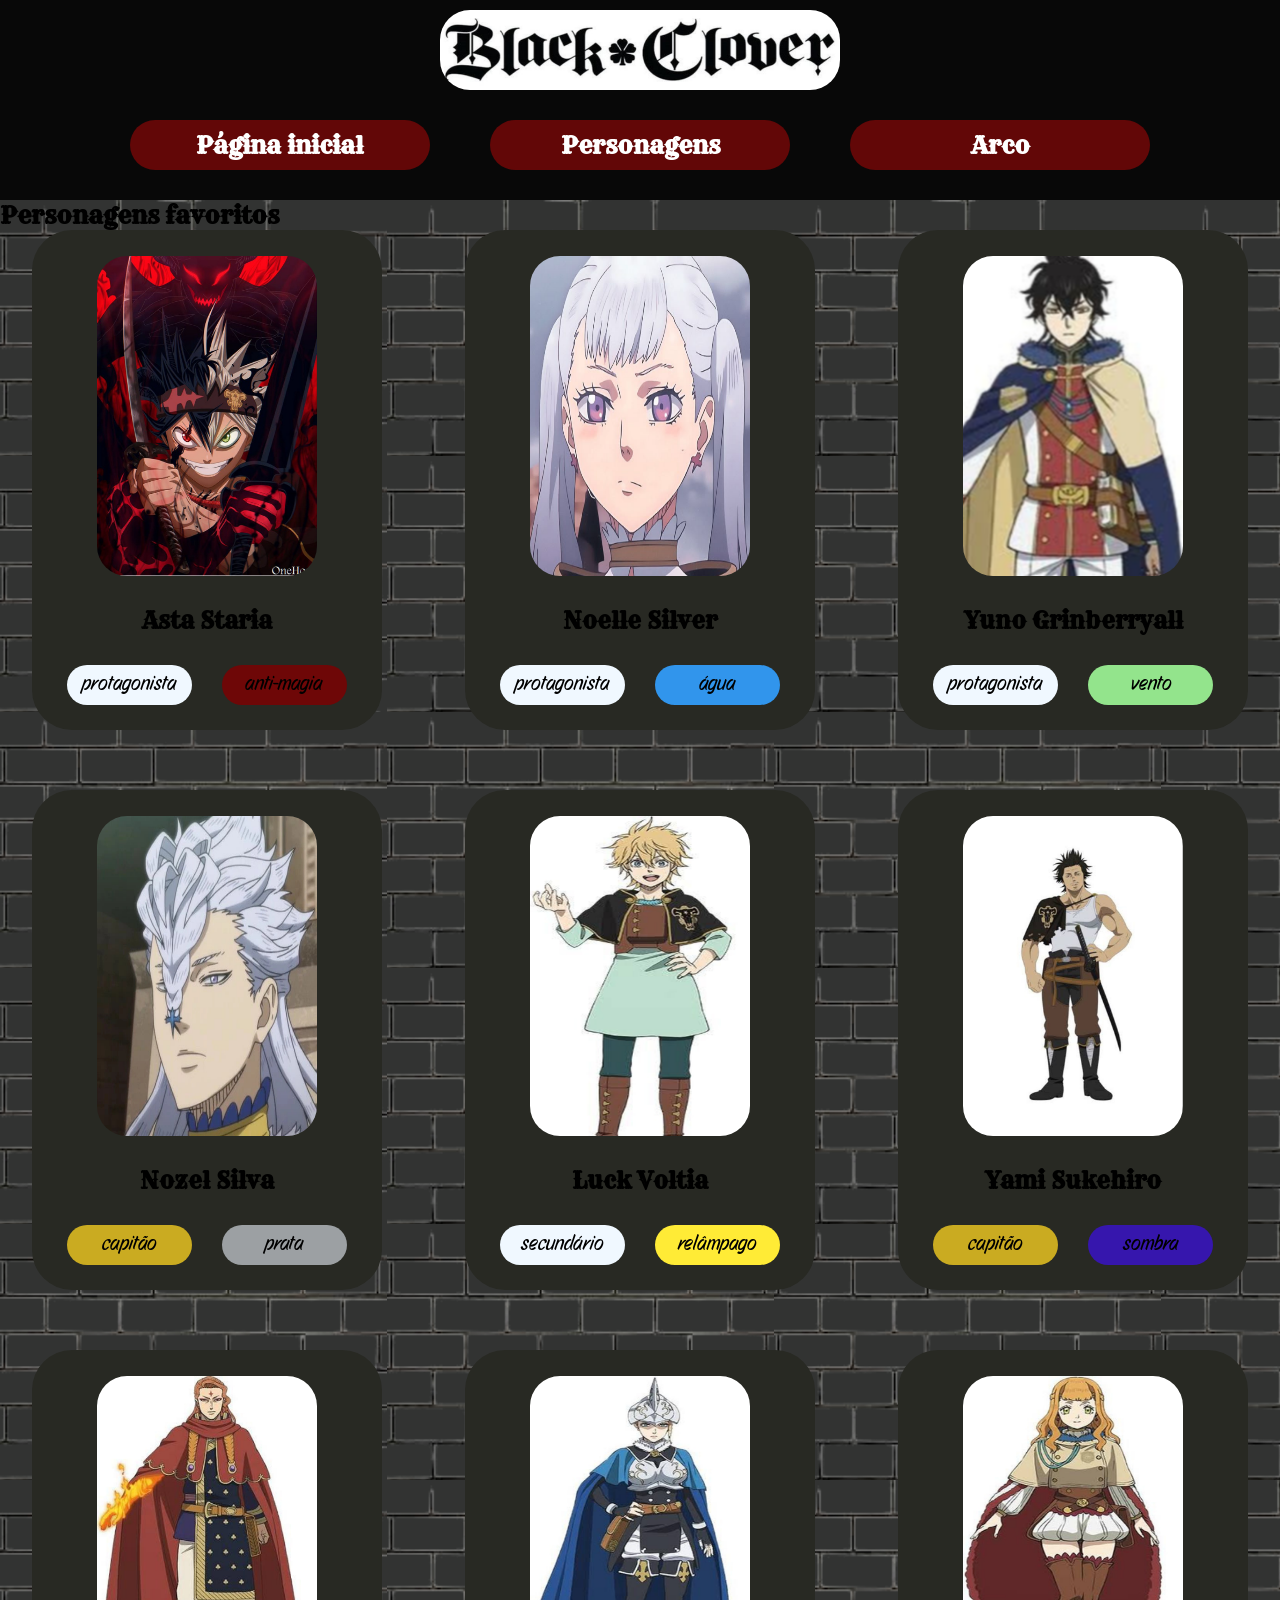
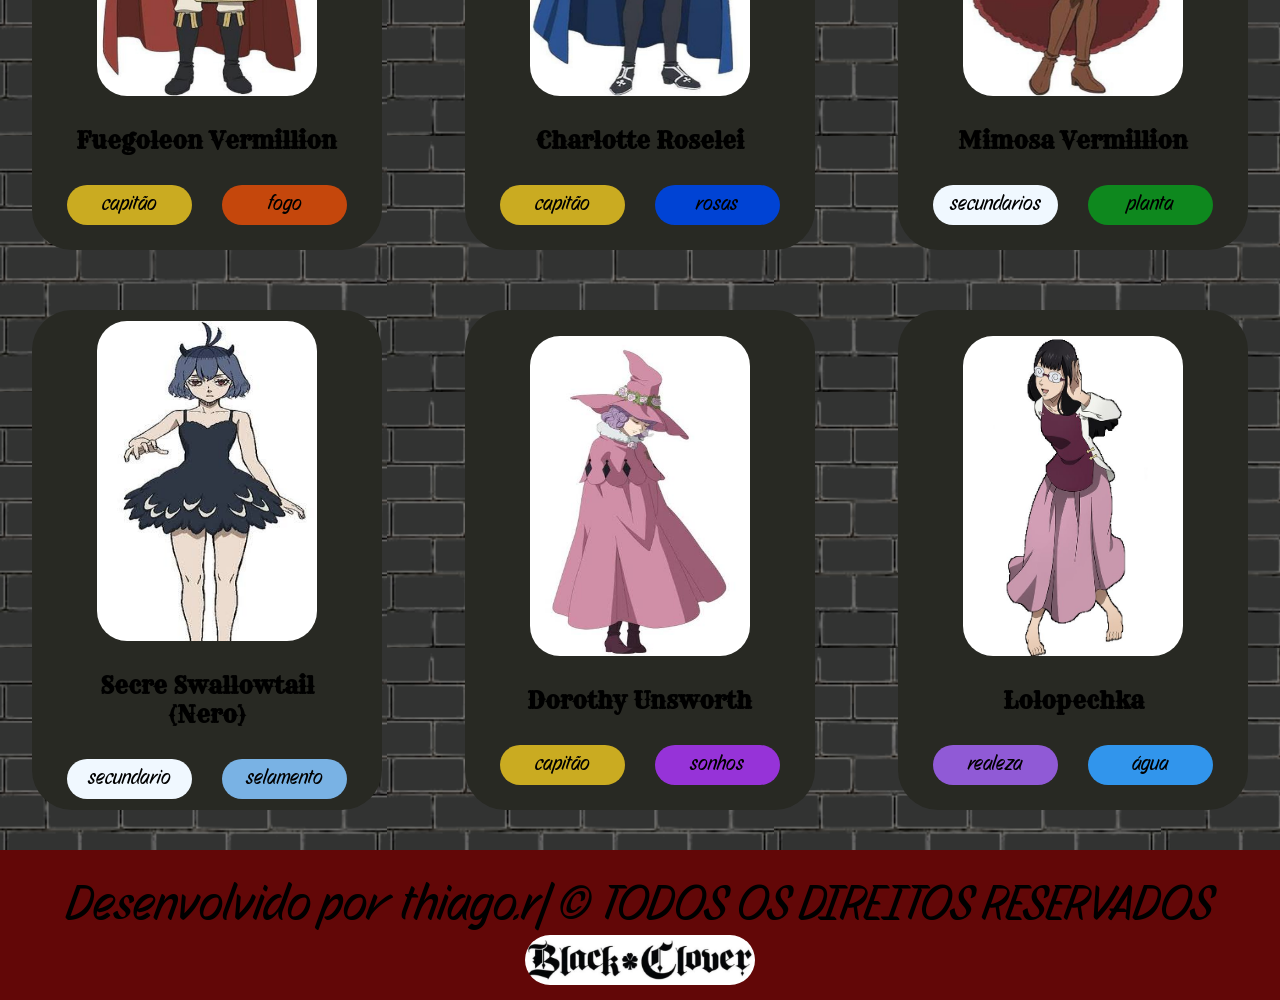
==== personagens.html @ ef471a23 "site do black clover2" ====
<!DOCTYPE html>
<html lang="pt-br">

<head>
    <meta charset="UTF-8">
    <meta name="viewport" content="width=device-width, initial-scale=1.0">
    <title>Black Cover - Personagens</title>
    <link rel="stylesheet" href="./estilo.css">
    <link rel="icon" type="image/png" href="./imagens/trevo.icon.ico">
</head>

<body>
    <header><!--cabeçalho da página-->
        <img src="./imagens/logo.png" width="400px" id="logo"><!--logo da página-->
        <nav>
            <article class="inic"><a href="./index.html" style="color: white;">
                    <h2>Página inicial</h2>
                </a></article>

            <article class="inic"><a href="./personagens.html" style="color: white;">
                    <h2>Personagens</h2>
                </a></article>

            <article class="inic"><a href="" style="color: white;">
                    <h2>Arco</h2>
                </a></article>
        </nav>
    </header>
    <main>
        <section class="atras"><!--seção dos personagens-->
            <div id="titulo">
                <h2>Personagens favoritos</h2>
            </div>

            <div id="tabela">
                <div class="abas">
                    <img src="./imagens/asta.png" height="320px" width="220px">


                    <h3>Asta Staria</h3>

                    <article class="categorias">
                        <div class="prota">
                            <p>protagonista</p>
                        </div>
                        <div class="anti">
                            <p>anti-magia</p>
                        </div>


                    </article>

                </div>

                <div class="abas">
                    <img src="./imagens/noelle.png" height="320px" width="220px">


                    <h3>Noelle Silver</h3>
                    <article class="categorias">
                        <div class="prota">
                            <p>protagonista</p>
                        </div>
                        <div class="agua">
                            <p>água</p>
                        </div>


                    </article>

                </div>

                <div class="abas">
                    <img src="./imagens/yuno.png" height="320px" width="220px">


                    <h3>Yuno Grinberryall</h3>

                    <article class="categorias">
                        <div class="prota">
                            <p>protagonista</p>
                        </div>
                        <div class="vento">
                            <p>vento</p>
                        </div>


                    </article>
                </div>

                <div class="abas">
                    <img src="./imagens/nozel.png" height="320px" width="220px">


                    <h3>Nozel Silva</h3>

                    <article class="categorias">
                        <div class="cap">
                            <p>capitão</p>
                        </div>
                        <div class="prata">
                            <p>prata</p>
                        </div>


                    </article>

                </div>

                <div class="abas">
                    <img src="./imagens/luck.png" height="320px" width="220px">


                    <h3>Luck Voltia</h3>

                    <article class="categorias">
                        <div class="secun">
                            <p>secundário</p>
                        </div>
                        <div class="rela">
                            <p>relâmpago</p>
                        </div>


                    </article>

                </div>

                <div class="abas">
                    <img src="./imagens/yami.png" height="320px" width="220px">


                    <h3>Yami Sukehiro</h3>

                    <article class="categorias">
                        <div class="cap">
                            <p>capitão</p>
                        </div>
                        <div class="sombra">
                            <p>sombra</p>
                        </div>


                    </article>


                </div>

                <div class="abas">
                    <img src="./imagens/fuegoleon.png" height="320px" width="220px">


                    <h3>Fuegoleon Vermillion</h3>

                    <article class="categorias">
                        <div class="cap">
                            <p>capitão</p>
                        </div>
                        <div class="fogo">
                            <p>fogo</p>
                        </div>


                    </article>

                </div>

                <div class="abas">
                    <img src="./imagens/charlotte.png" height="320px" width="220px">


                    <h3>Charlotte Roselei</h3>
                    <article class="categorias">
                        <div class="cap">
                            <p>capitão</p>
                        </div>
                        <div class="rosa">
                            <p>rosas</p>
                        </div>


                    </article>


                </div>

                <div class="abas">
                    <img src="./imagens/mimosa.png" height="320px" width="220px">


                    <h3>Mimosa Vermillion</h3>

                    <article class="categorias">
                        <div class="secun">
                            <p>secundarios</p>
                        </div>
                        <div class="planta">
                            <p>planta</p>
                        </div>


                    </article>


                </div>

                <div class="abas">
                    <img src="./imagens/Nero.png" height="320px" width="220px">


                    <h3>Secre Swallowtail<br> (Nero)</h3>

                    <article class="categorias">
                        <div class="secun">
                            <p>secundario</p>
                        </div>
                        <div class="selo">
                            <p>selamento</p>
                        </div>


                    </article>


                </div>

                <div class="abas">
                    <img src="./imagens/dorothy.png" height="320px" width="220px">


                    <h3>Dorothy Unsworth</h3>

                    <article class="categorias">
                        <div class="cap">
                            <p>capitão</p>
                        </div>
                        <div class="sonho">
                            <p>sonhos</p>
                        </div>


                    </article>


                </div>

                <div class="abas">
                    <img src="./imagens/lolopechka.png" height="320px" width="220px">


                    <h3>Lolopechka</h3>

                    <article class="categorias">
                        <div class="real">
                            <p>realeza</p>
                        </div>
                        <div class="agua">
                            <p>água</p>
                        </div>


                    </article>


                </div>

            </div>


        </section>






    </main>

    <footer>

        <p>Desenvolvido por thiago.r| © TODOS OS DIREITOS RESERVADOS</p>
        <img src="./imagens/logo.png" height="50px">

    </footer>



</body>

</html>
---- estilo.css ----
@import url('https://fonts.googleapis.com/css2?family=Rye&display=swap');
/*fonte de títulos e subtitulos da página*/

@import url('https://fonts.googleapis.com/css2?family=Story+Script&display=swap');
/*resto da página*/


* {
    padding: 0%;
    /*define o espaço interno*/
    margin: 0%;
    /*define o espaço esterno*/
    box-sizing: border-box;

}

header {
    background-color: rgb(8, 8, 8);
    /*cor de trás*/
    height: 200px;

    display: flex;
    justify-content: center;
    flex-direction: column;
    align-items: center;




    font-family: "Rye", serif;
    font-weight: 400;
    font-style: normal;

}

#logo {
    border-radius: 30px;
    /*define o nivel da borda*/

    height: 80px;
}

/*barras do nv*/
.inic {
    background-color: rgb(98, 7, 7);
    color: white;
    display: flex;
    /*permite que caixas fiquem na mesma linha*/
    flex-direction: row;
    /*deixa o eixo principal na horizental*/
    justify-content: center;

    width: 300px;
    height: 50px;

    padding-top: 10px;

    border-radius: 55px;


    /*espaço externo entre outros elementos*/
    margin-top: 30px;
    margin-bottom: 20px;
}

/*barra de navegaçao*/
nav {

    display: flex;
    /*deixa as caixas na mesma linha*/
    flex-direction: row;
    /*direção horizotal*/
    justify-content: space-around;
    /*deixa centralizado dando entre os itens*/
    gap: 60px;

}

/*fundo das seções*/
.atras {
    background-color: rgb(50, 51, 50);
    width: 100%;
    height: 100%;

    background-image: url(./imagens/parede.png);

    font-family: "Rye", serif;
    font-weight: 400;
    font-style: normal;
}

a {
    text-decoration: none;
    /*tira o sublinhado da âncora*/

}

/*organiza as caixas de pesonagens*/
#tabela {
    display: flex;
    flex-direction: row;
    justify-content: space-around;

    flex-wrap: wrap;
    gap: 20px;

}

/*parte da categorias*/
.categorias {
    display: flex;/*deixa a caixa flexivel*/
    flex-direction: row;
    justify-content: center;
    gap: 30px;

}

/*caixas dos personagens*/
.abas {
    background-color: rgb(40, 41, 35);
    display: flex;
    flex-direction: column;
    align-items: center;
    justify-content: center;
    gap: 30px;

    width: 350px;
    /*defive a largura*/
    height: 500px;
    /*defive a altura*/
    text-align: center;
    /*centralizar o tento*/
    font-size: 20px;
    /*tamanho da letra*/



    border-radius: 40px;

    margin-bottom: 40px;



}

/*cate dos protas*/
.prota {
    background-color: aliceblue;
    width: 125px;
    height: 40px;
    border-radius: 30px;
    text-align: center;
    padding-top: 5px;
}

/*cate dos secuns*/
.secun {
    background-color: aliceblue;
    width: 125px;
    height: 40px;
    border-radius: 30px;
    text-align: center;/*de o texo no centro*/
    padding-top: 5px;
}

/*cate dos caps*/
.cap {
    background-color: rgb(202, 171, 33);
    width: 125px;
    height: 40px;
    border-radius: 30px;
    text-align: center;/*de o texo no centro*/
    padding-top: 5px;
}

/*cate da real*/
.real {
    background-color: rgb(144, 90, 214);
    width: 125px;
    height: 40px;
    border-radius: 30px;
    text-align: center;/*de o texo no centro*/
    padding-top: 5px;
}

/*cate da anti*/
.anti {
    background-color: rgb(110, 7, 7);
    width: 125px;
    height: 40px;
    border-radius: 30px;
    text-align: center;/*de o texo no centro*/
    padding-top: 5px;
}

.agua {
    background-color: rgb(49, 149, 236);
    width: 125px;
    height: 40px;
    border-radius: 30px;
    text-align: center;/*de o texo no centro*/
    padding-top: 5px;
}

.rela {
    background-color: rgb(255, 235, 54);
    width: 125px;
    height: 40px;
    border-radius: 30px;
    text-align: center;/*de o texo no centro*/
    padding-top: 5px;
}

.vento {
    background-color: rgb(147, 228, 140);
    width: 125px;
    height: 40px;
    border-radius: 30px;
    text-align: center;/*de o texo no centro*/
    padding-top: 5px;
}

.prata {
    background-color: rgb(156, 160, 163);
    width: 125px;
    height: 40px;
    border-radius: 30px;
    text-align: center;/*de o texo no centro*/
    padding-top: 5px;
}

.fogo {
    background-color: rgba(204, 73, 12, 0.966);
    width: 125px;
    height: 40px;
    border-radius: 30px;
    text-align: center;/*de o texo no centro*/
    padding-top: 5px;
}

.rosa {
    background-color: rgb(0, 67, 212);
    width: 125px;
    height: 40px;
    border-radius: 30px;
    text-align: center;/*de o texo no centro*/
    padding-top: 5px;
}

.selo {
    background-color: rgb(121, 178, 228);
    width: 125px;
    height: 40px;
    border-radius: 30px;
    text-align: center;/*de o texo no centro*/
    padding-top: 5px;
}

.sombra {
    background-color: rgb(54, 22, 173);
    width: 125px;
    height: 40px;
    border-radius: 30px;
    text-align: center;/*de o texo no centro*/
    padding-top: 5px;
}

.sonho {
    background-color: rgb(150, 51, 216);
    width: 125px;
    height: 40px;
    border-radius: 30px;
    text-align: center;/*de o texo no centro*/
    padding-top: 5px;
}

.planta {
    background-color: rgb(14, 136, 30);
    width: 125px;
    height: 40px;
    border-radius: 30px;
    text-align: center;/*de o texo no centro*/
    padding-top: 5px;
}

/*borda das imagens*/
img {
    background-size: cover;
    border-radius: 30px;
}

/*rodapé da página*/
footer {
    height: 150px;
    background-color: rgb(98, 7, 7);
    text-align: center;
    font-size: 50px;
    padding-top: 20px;

}

/*fonte do paragrafo*/
p {
    font-family: "Story Script", sans-serif;
    font-weight: 400;
    font-style: normal;
}
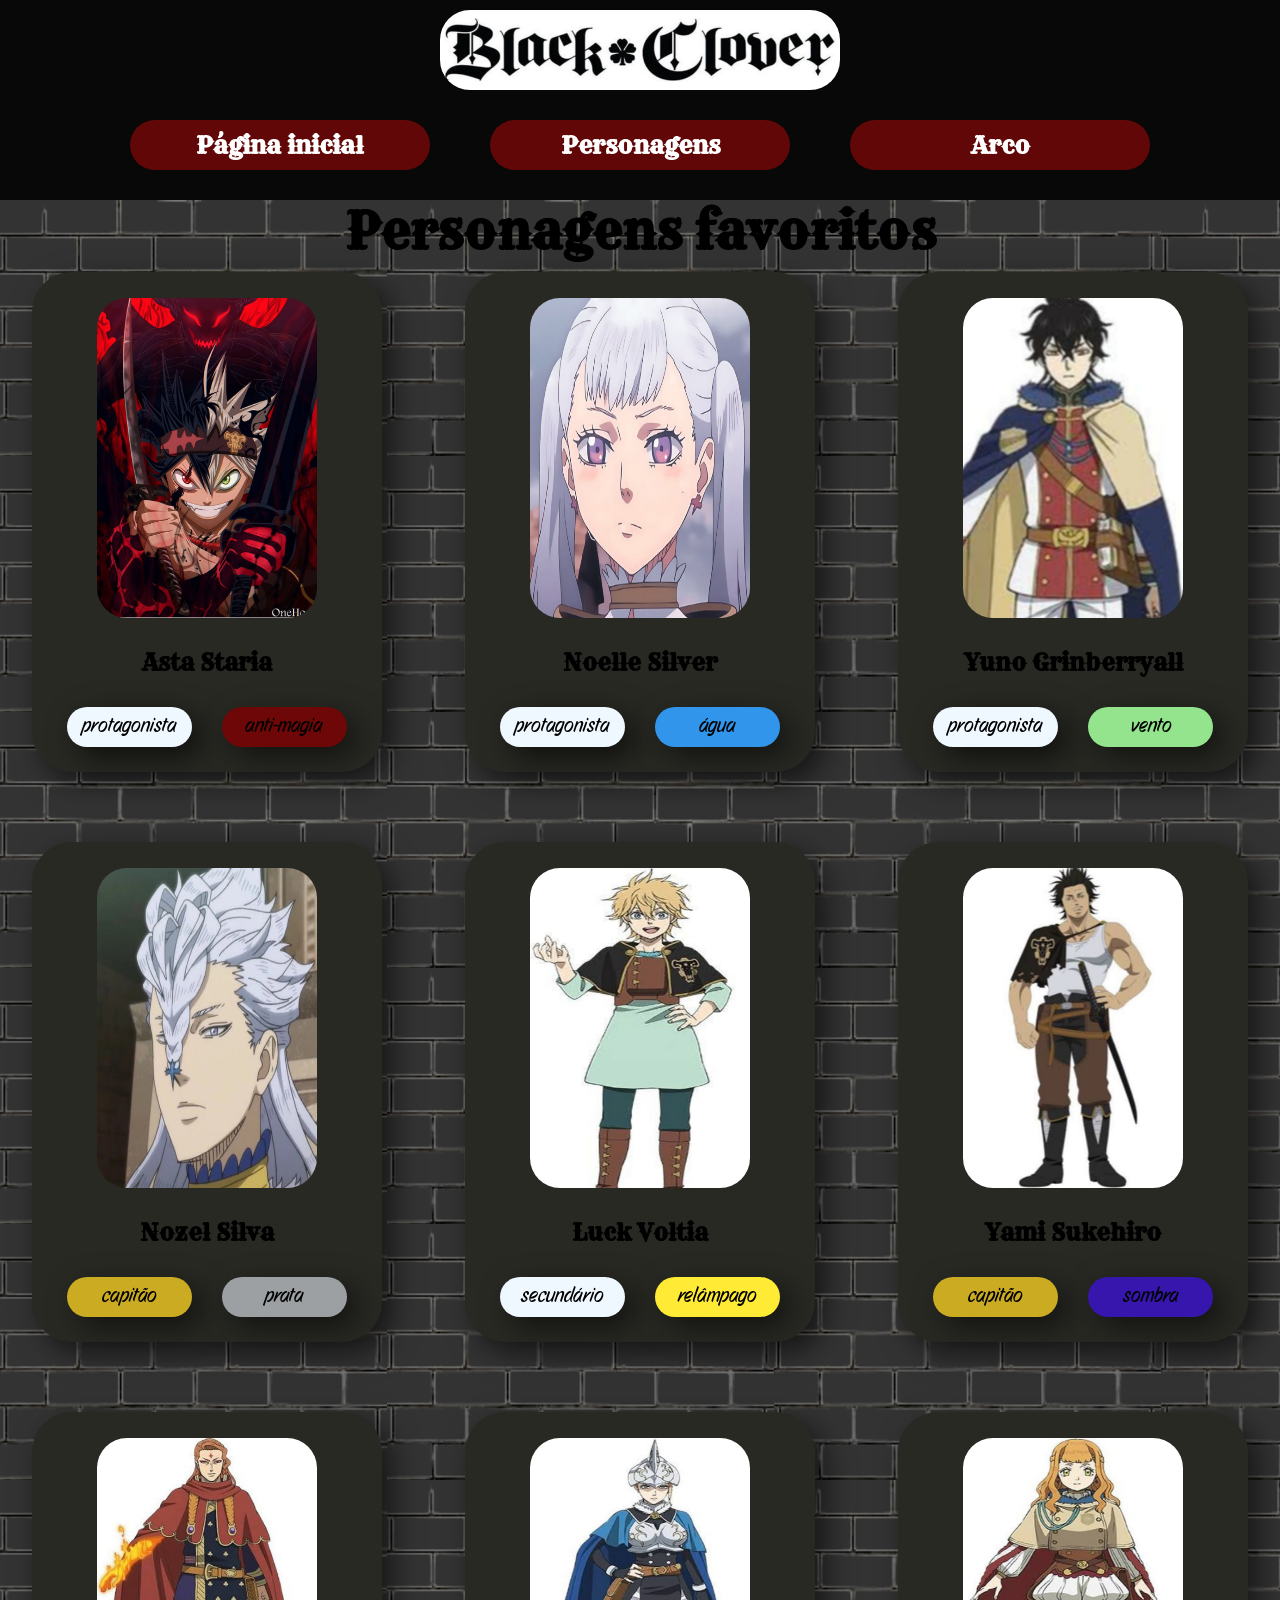
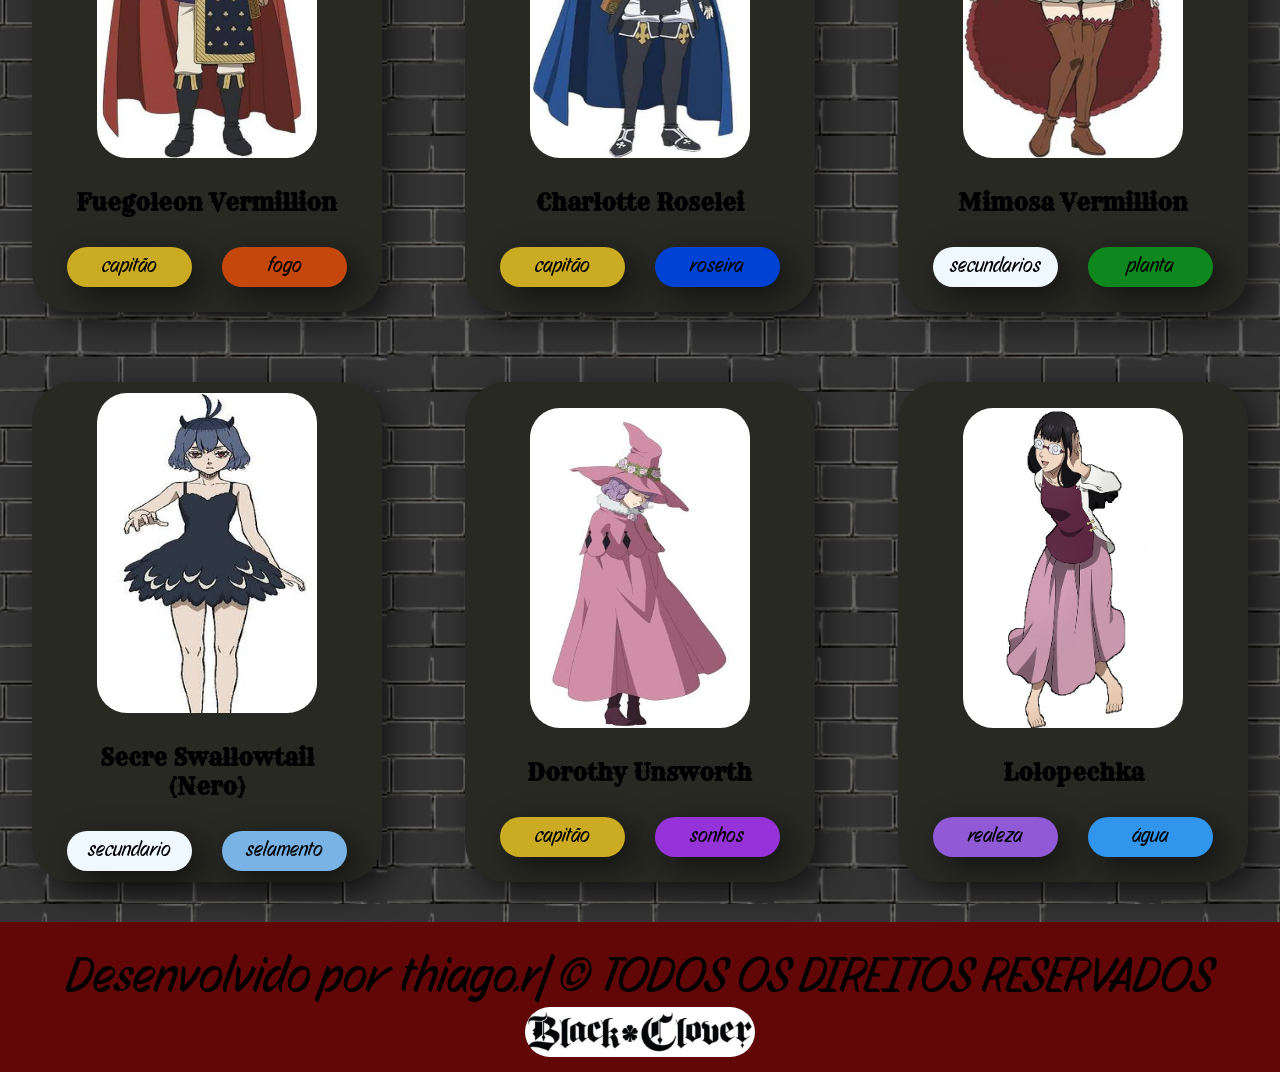
==== commit ada091f9: "site do Black Clover2" ====
--- a/personagens.html
+++ b/personagens.html
@@ -29,7 +29,7 @@
     <main>
         <section class="atras"><!--seção dos personagens-->
             <div id="titulo">
-                <h2>Personagens favoritos</h2>
+                <h1 id="titulo">Personagens favoritos</h1>
             </div>
 
             <div id="tabela">
@@ -40,10 +40,10 @@
                     <h3>Asta Staria</h3>
 
                     <article class="categorias">
-                        <div class="prota">
+                        <div class="prota" id="pret">
                             <p>protagonista</p>
                         </div>
-                        <div class="anti">
+                        <div class="anti" id="pret">
                             <p>anti-magia</p>
                         </div>
 
@@ -58,10 +58,10 @@
 
                     <h3>Noelle Silver</h3>
                     <article class="categorias">
-                        <div class="prota">
+                        <div class="prota" id="pret">
                             <p>protagonista</p>
                         </div>
-                        <div class="agua">
+                        <div class="agua" id="pret">
                             <p>água</p>
                         </div>
 
@@ -77,10 +77,10 @@
                     <h3>Yuno Grinberryall</h3>
 
                     <article class="categorias">
-                        <div class="prota">
+                        <div class="prota" id="pret">
                             <p>protagonista</p>
                         </div>
-                        <div class="vento">
+                        <div class="vento" id="pret">
                             <p>vento</p>
                         </div>
 
@@ -95,10 +95,10 @@
                     <h3>Nozel Silva</h3>
 
                     <article class="categorias">
-                        <div class="cap">
-                            <p>capitão</p>
-                        </div>
-                        <div class="prata">
+                        <div class="cap" id="pret">
+                            <p>capitão</p>
+                        </div>
+                        <div class="prata" id="pret">
                             <p>prata</p>
                         </div>
 
@@ -114,10 +114,10 @@
                     <h3>Luck Voltia</h3>
 
                     <article class="categorias">
-                        <div class="secun">
+                        <div class="secun" id="pret">
                             <p>secundário</p>
                         </div>
-                        <div class="rela">
+                        <div class="rela" id="pret">
                             <p>relâmpago</p>
                         </div>
 
@@ -133,10 +133,10 @@
                     <h3>Yami Sukehiro</h3>
 
                     <article class="categorias">
-                        <div class="cap">
-                            <p>capitão</p>
-                        </div>
-                        <div class="sombra">
+                        <div class="cap" id="pret">
+                            <p>capitão</p>
+                        </div>
+                        <div class="sombra" id="pret">
                             <p>sombra</p>
                         </div>
 
@@ -153,10 +153,10 @@
                     <h3>Fuegoleon Vermillion</h3>
 
                     <article class="categorias">
-                        <div class="cap">
-                            <p>capitão</p>
-                        </div>
-                        <div class="fogo">
+                        <div class="cap" id="pret">
+                            <p>capitão</p>
+                        </div>
+                        <div class="fogo" id="pret">
                             <p>fogo</p>
                         </div>
 
@@ -171,11 +171,11 @@
 
                     <h3>Charlotte Roselei</h3>
                     <article class="categorias">
-                        <div class="cap">
-                            <p>capitão</p>
-                        </div>
-                        <div class="rosa">
-                            <p>rosas</p>
+                        <div class="cap" id="pret">
+                            <p>capitão</p>
+                        </div>
+                        <div class="rosa" id="pret">
+                            <p>roseira</p>
                         </div>
 
 
@@ -191,10 +191,10 @@
                     <h3>Mimosa Vermillion</h3>
 
                     <article class="categorias">
-                        <div class="secun">
+                        <div class="secun" id="pret">
                             <p>secundarios</p>
                         </div>
-                        <div class="planta">
+                        <div class="planta" id="pret">
                             <p>planta</p>
                         </div>
 
@@ -211,10 +211,10 @@
                     <h3>Secre Swallowtail<br> (Nero)</h3>
 
                     <article class="categorias">
-                        <div class="secun">
+                        <div class="secun" id="pret">
                             <p>secundario</p>
                         </div>
-                        <div class="selo">
+                        <div class="selo" id="pret">
                             <p>selamento</p>
                         </div>
 
@@ -231,10 +231,10 @@
                     <h3>Dorothy Unsworth</h3>
 
                     <article class="categorias">
-                        <div class="cap">
-                            <p>capitão</p>
-                        </div>
-                        <div class="sonho">
+                        <div class="cap" id="pret">
+                            <p>capitão</p>
+                        </div>
+                        <div class="sonho" id="pret">
                             <p>sonhos</p>
                         </div>
 
@@ -251,10 +251,10 @@
                     <h3>Lolopechka</h3>
 
                     <article class="categorias">
-                        <div class="real">
+                        <div class="real" id="pret">
                             <p>realeza</p>
                         </div>
-                        <div class="agua">
+                        <div class="agua" id="pret">
                             <p>água</p>
                         </div>
 
--- a/estilo.css
+++ b/estilo.css
@@ -133,12 +133,12 @@
     font-size: 20px;
     /*tamanho da letra*/
 
-
+    box-shadow:  10px 10px 30px 0px rgba(0, 0, 0, 0.568) ;
 
     border-radius: 40px;
 
     margin-bottom: 40px;
-
+    margin-top: 10px;
 
 
 }
@@ -151,6 +151,7 @@
     border-radius: 30px;
     text-align: center;
     padding-top: 5px;
+    box-shadow:  10px 10px 30px 0px rgba(0, 0, 0, 0.658) ;
 }
 
 /*cate dos secuns*/
@@ -161,6 +162,7 @@
     border-radius: 30px;
     text-align: center;/*de o texo no centro*/
     padding-top: 5px;
+    box-shadow:  10px 10px 30px 0px rgba(0, 0, 0, 0.568) ;
 }
 
 /*cate dos caps*/
@@ -171,6 +173,7 @@
     border-radius: 30px;
     text-align: center;/*de o texo no centro*/
     padding-top: 5px;
+    box-shadow:  10px 10px 30px 0px rgba(0, 0, 0, 0.568) ;
 }
 
 /*cate da real*/
@@ -181,6 +184,7 @@
     border-radius: 30px;
     text-align: center;/*de o texo no centro*/
     padding-top: 5px;
+    box-shadow:  10px 10px 30px 0px rgba(0, 0, 0, 0.568) ;
 }
 
 /*cate da anti*/
@@ -191,6 +195,7 @@
     border-radius: 30px;
     text-align: center;/*de o texo no centro*/
     padding-top: 5px;
+    box-shadow:  10px 10px 30px 0px rgba(0, 0, 0, 0.568) ;
 }
 
 .agua {
@@ -200,6 +205,7 @@
     border-radius: 30px;
     text-align: center;/*de o texo no centro*/
     padding-top: 5px;
+    box-shadow:  10px 10px 30px 0px rgba(0, 0, 0, 0.568) ;
 }
 
 .rela {
@@ -209,6 +215,7 @@
     border-radius: 30px;
     text-align: center;/*de o texo no centro*/
     padding-top: 5px;
+    box-shadow:  10px 10px 30px 0px rgba(0, 0, 0, 0.568) ;
 }
 
 .vento {
@@ -218,6 +225,7 @@
     border-radius: 30px;
     text-align: center;/*de o texo no centro*/
     padding-top: 5px;
+    box-shadow:  10px 10px 30px 0px rgba(0, 0, 0, 0.568) ;
 }
 
 .prata {
@@ -227,6 +235,7 @@
     border-radius: 30px;
     text-align: center;/*de o texo no centro*/
     padding-top: 5px;
+    box-shadow:  10px 10px 30px 0px rgba(0, 0, 0, 0.568) ;
 }
 
 .fogo {
@@ -236,6 +245,7 @@
     border-radius: 30px;
     text-align: center;/*de o texo no centro*/
     padding-top: 5px;
+    box-shadow:  10px 10px 30px 0px rgba(0, 0, 0, 0.568) ;
 }
 
 .rosa {
@@ -243,8 +253,9 @@
     width: 125px;
     height: 40px;
     border-radius: 30px;
-    text-align: center;/*de o texo no centro*/
-    padding-top: 5px;
+    text-align: center;/*deixa o texto no centro*/
+    padding-top: 5px;
+    box-shadow:  10px 10px 30px 0px rgba(0, 0, 0, 0.568) ;
 }
 
 .selo {
@@ -252,8 +263,9 @@
     width: 125px;
     height: 40px;
     border-radius: 30px;
-    text-align: center;/*de o texo no centro*/
-    padding-top: 5px;
+    text-align: center;/*deixa o texto no centro*/
+    padding-top: 5px;
+    box-shadow:  10px 10px 30px 0px rgba(0, 0, 0, 0.568) ;
 }
 
 .sombra {
@@ -261,8 +273,9 @@
     width: 125px;
     height: 40px;
     border-radius: 30px;
-    text-align: center;/*de o texo no centro*/
-    padding-top: 5px;
+    text-align: center;/*deixa o texto no centro*/
+    padding-top: 5px;
+    box-shadow:  10px 10px 30px 0px rgba(0, 0, 0, 0.568) ;
 }
 
 .sonho {
@@ -270,8 +283,9 @@
     width: 125px;
     height: 40px;
     border-radius: 30px;
-    text-align: center;/*de o texo no centro*/
-    padding-top: 5px;
+    text-align: center;/*deixa o texto no centro*/
+    padding-top: 5px;
+    box-shadow:  10px 10px 30px 0px rgba(0, 0, 0, 0.568) ;
 }
 
 .planta {
@@ -279,8 +293,16 @@
     width: 125px;
     height: 40px;
     border-radius: 30px;
-    text-align: center;/*de o texo no centro*/
-    padding-top: 5px;
+    text-align: center;/*deixa o texto no centro*/
+    padding-top: 5px;
+    box-shadow:  10px 10px 30px 0px rgba(0, 0, 0, 0.568) ;
+}
+/*efeito quando coloca o mouse em cima */
+#pret:hover{
+    background-color: rgb(8, 1, 1);
+    color: rgb(156, 201, 201);
+    transform: translateY(-10px) ;
+    transition: 0.3s;
 }
 
 /*borda das imagens*/
@@ -304,4 +326,11 @@
     font-family: "Story Script", sans-serif;
     font-weight: 400;
     font-style: normal;
+}
+
+/*titulo da página */
+#titulo{
+    text-align: center; /*tento centralizado*/
+    font-size: 50px; /*tamanho do texto*/
+    
 }
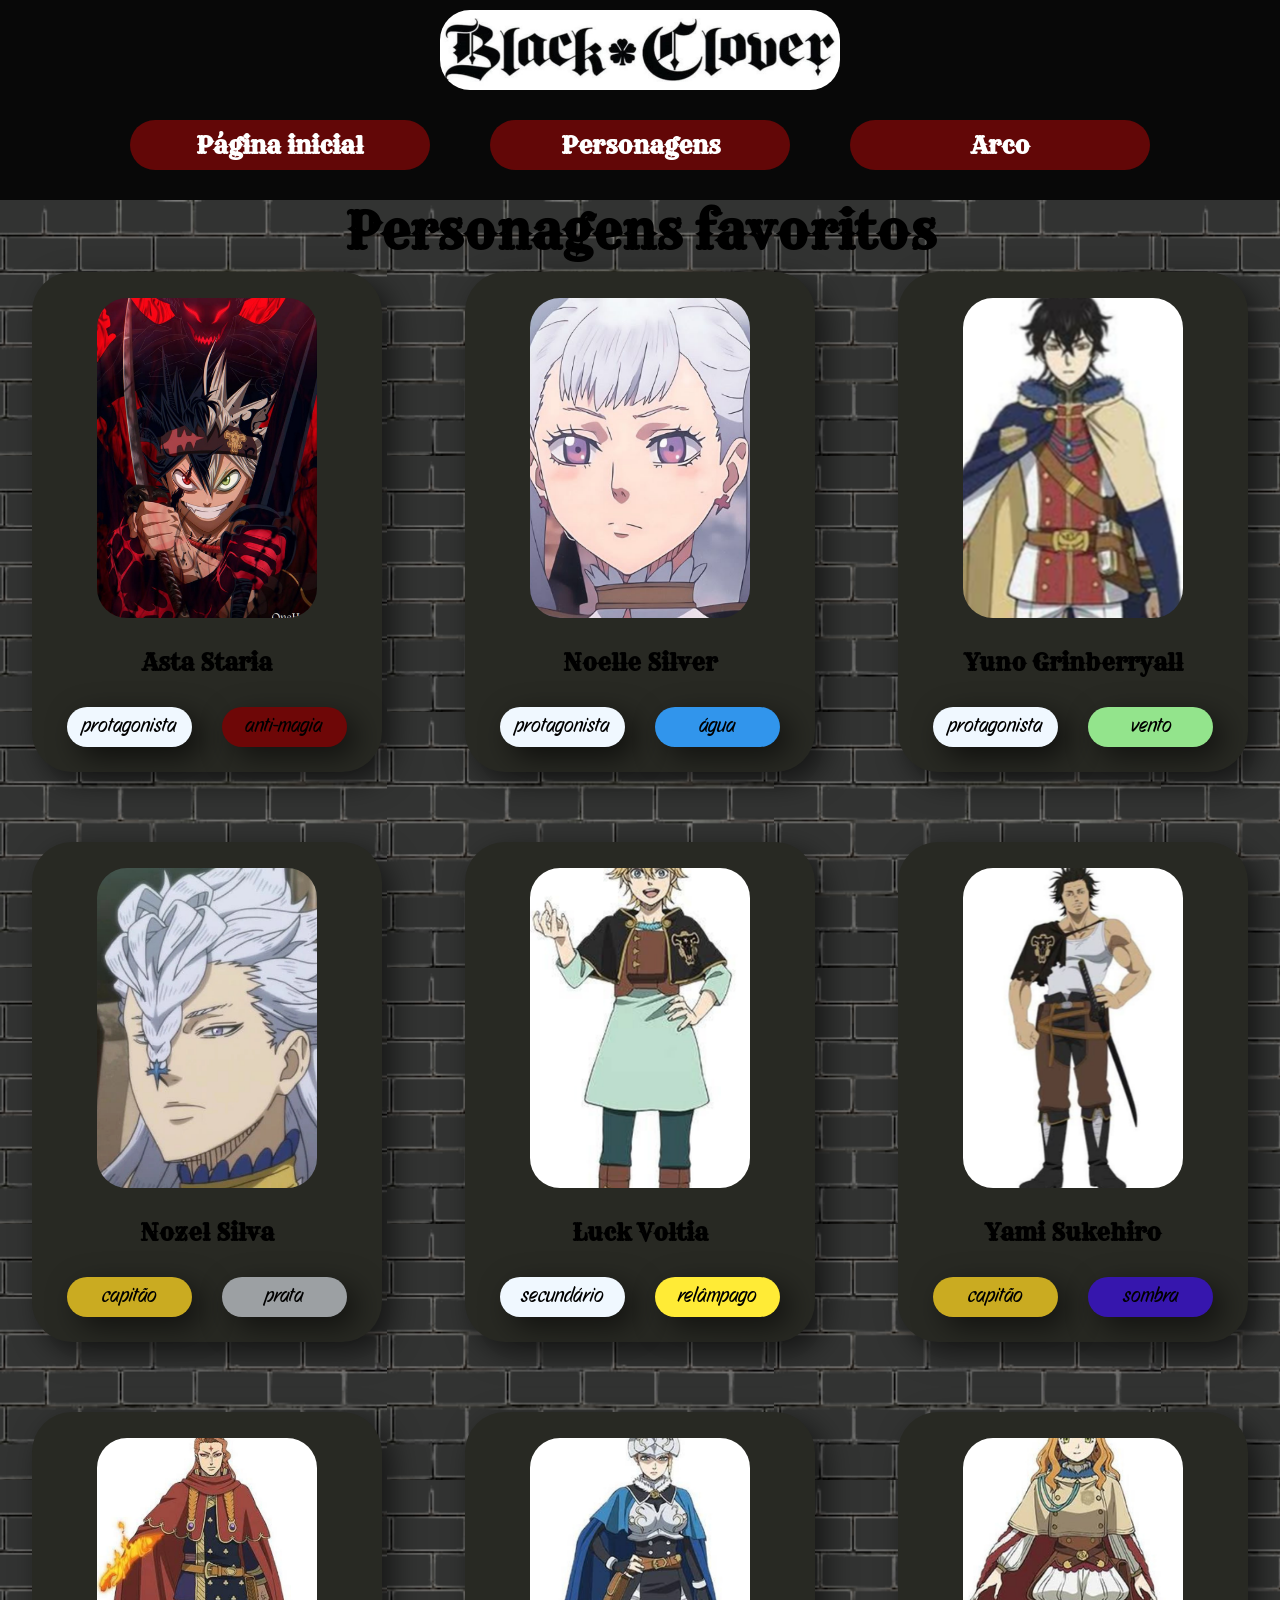
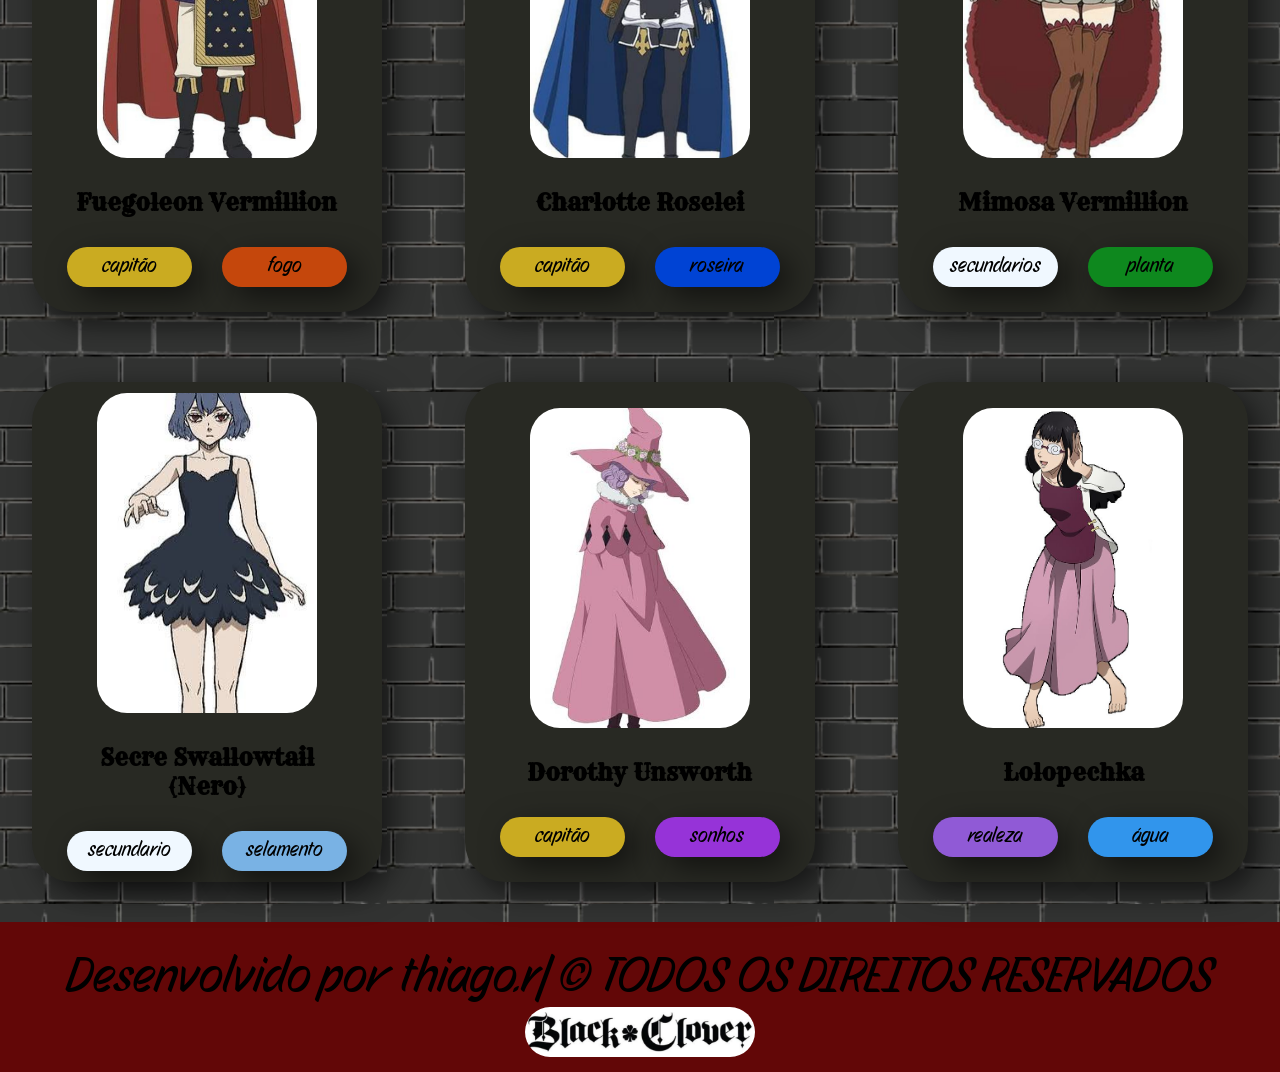
==== commit e0ac7212: "Clover" ====
--- a/personagens.html
+++ b/personagens.html
@@ -34,7 +34,7 @@
 
             <div id="tabela">
                 <div class="abas">
-                    <img src="./imagens/asta.png" height="320px" width="220px">
+                    <img src="./imagens/asta.png">
 
 
                     <h3>Asta Staria</h3>
@@ -53,7 +53,7 @@
                 </div>
 
                 <div class="abas">
-                    <img src="./imagens/noelle.png" height="320px" width="220px">
+                    <img src="./imagens/noelle.png">
 
 
                     <h3>Noelle Silver</h3>
@@ -71,7 +71,7 @@
                 </div>
 
                 <div class="abas">
-                    <img src="./imagens/yuno.png" height="320px" width="220px">
+                    <img src="./imagens/yuno.png">
 
 
                     <h3>Yuno Grinberryall</h3>
@@ -89,7 +89,7 @@
                 </div>
 
                 <div class="abas">
-                    <img src="./imagens/nozel.png" height="320px" width="220px">
+                    <img src="./imagens/nozel.png">
 
 
                     <h3>Nozel Silva</h3>
@@ -108,7 +108,7 @@
                 </div>
 
                 <div class="abas">
-                    <img src="./imagens/luck.png" height="320px" width="220px">
+                    <img src="./imagens/luck.png">
 
 
                     <h3>Luck Voltia</h3>
@@ -127,7 +127,7 @@
                 </div>
 
                 <div class="abas">
-                    <img src="./imagens/yami.png" height="320px" width="220px">
+                    <img src="./imagens/yami.png">
 
 
                     <h3>Yami Sukehiro</h3>
@@ -147,7 +147,7 @@
                 </div>
 
                 <div class="abas">
-                    <img src="./imagens/fuegoleon.png" height="320px" width="220px">
+                    <img src="./imagens/fuegoleon.png">
 
 
                     <h3>Fuegoleon Vermillion</h3>
@@ -166,7 +166,7 @@
                 </div>
 
                 <div class="abas">
-                    <img src="./imagens/charlotte.png" height="320px" width="220px">
+                    <img src="./imagens/charlotte.png">
 
 
                     <h3>Charlotte Roselei</h3>
@@ -185,7 +185,7 @@
                 </div>
 
                 <div class="abas">
-                    <img src="./imagens/mimosa.png" height="320px" width="220px">
+                    <img src="./imagens/mimosa.png">
 
 
                     <h3>Mimosa Vermillion</h3>
@@ -205,7 +205,7 @@
                 </div>
 
                 <div class="abas">
-                    <img src="./imagens/Nero.png" height="320px" width="220px">
+                    <img src="./imagens/Nero.png">
 
 
                     <h3>Secre Swallowtail<br> (Nero)</h3>
@@ -225,7 +225,7 @@
                 </div>
 
                 <div class="abas">
-                    <img src="./imagens/dorothy.png" height="320px" width="220px">
+                    <img src="./imagens/dorothy.png">
 
 
                     <h3>Dorothy Unsworth</h3>
@@ -245,7 +245,7 @@
                 </div>
 
                 <div class="abas">
-                    <img src="./imagens/lolopechka.png" height="320px" width="220px">
+                    <img src="./imagens/lolopechka.png">
 
 
                     <h3>Lolopechka</h3>
--- a/estilo.css
+++ b/estilo.css
@@ -143,6 +143,17 @@
 
 }
 
+.abas img{
+    height:320px; 
+    width:220px;
+    object-fit: cover;
+}
+
+.abas img:hover{
+    transform: scale(1.1);
+    transition: 0.3s;
+}
+
 /*cate dos protas*/
 .prota {
     background-color: aliceblue;
